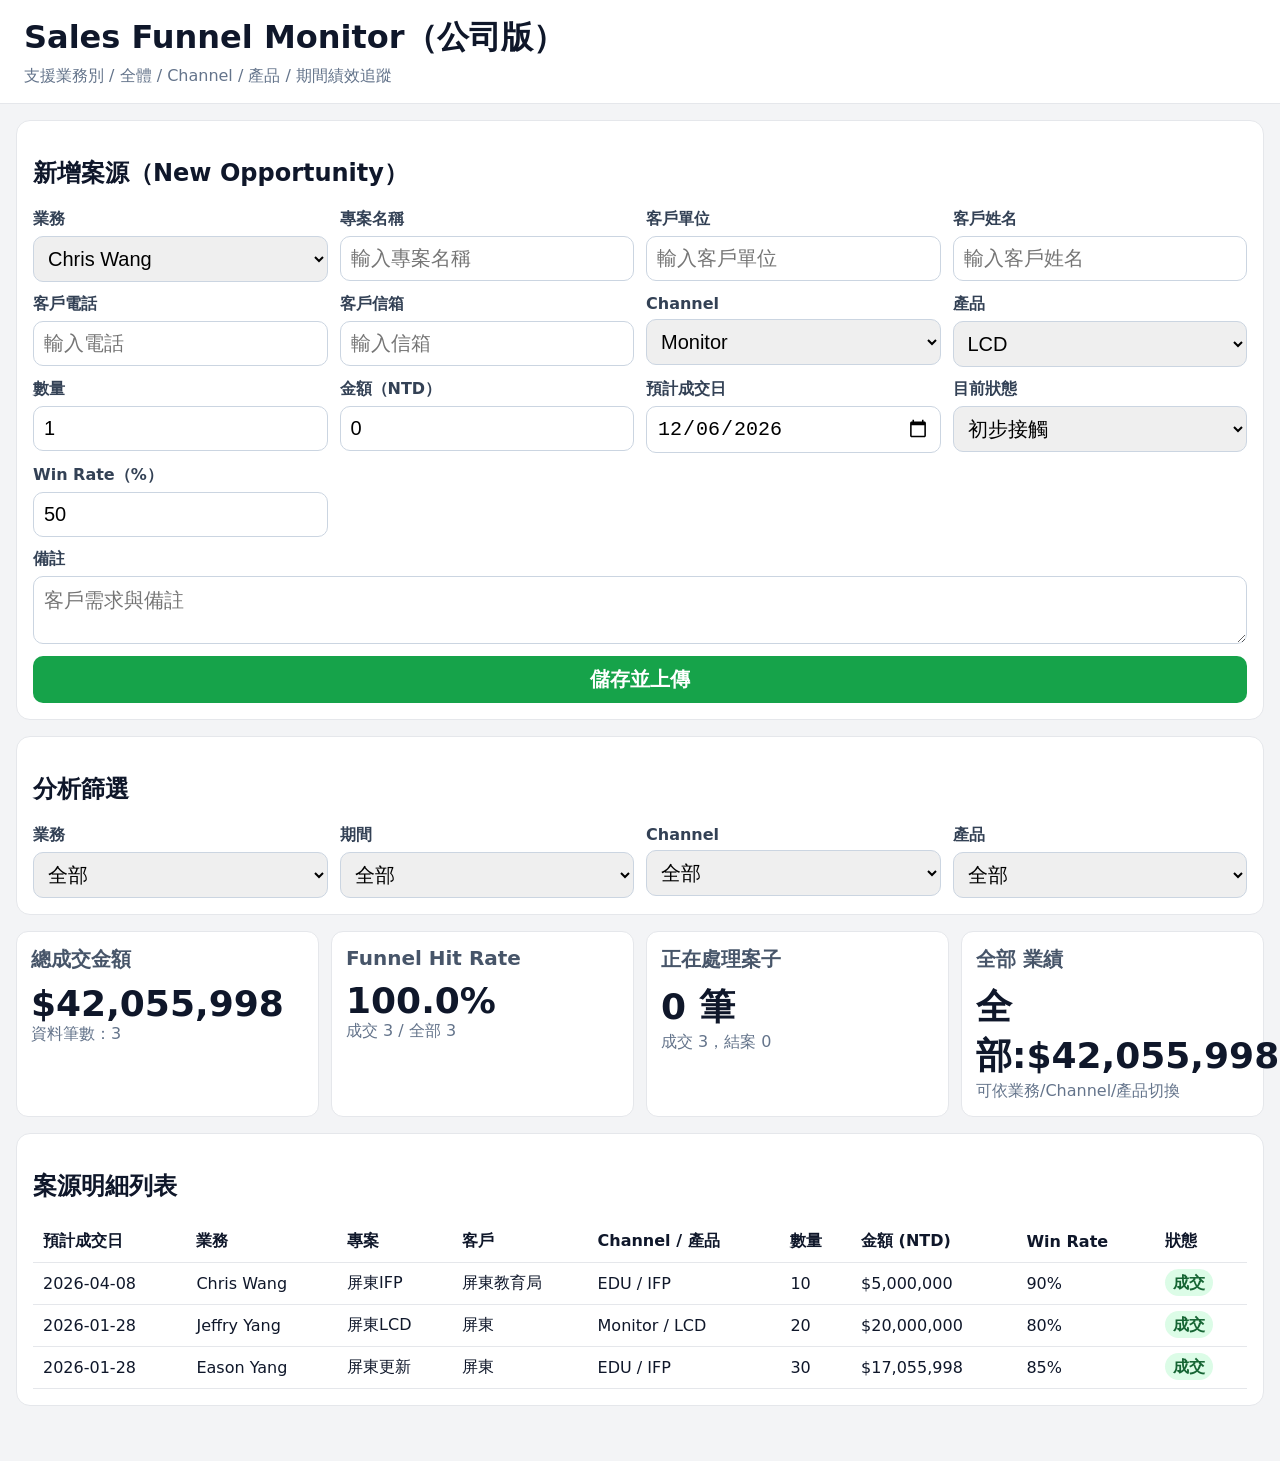
==== index.html @ afda38a0 "Build company sales force dashboard with role-wide visibility" ====
<!doctype html>
<html lang="zh-Hant">
  <head>
    <meta charset="UTF-8" />
    <meta name="viewport" content="width=device-width, initial-scale=1.0" />
    <title>Company Sales Force Dashboard</title>
    <link rel="stylesheet" href="styles.css" />
  </head>
  <body>
    <header class="topbar">
      <div>
        <h1>Sales Funnel Monitor（公司版）</h1>
        <p>支援業務別 / 全體 / Channel / 產品 / 期間績效追蹤</p>
      </div>
    </header>

    <main class="container">
      <section class="card">
        <h2>新增案源（New Opportunity）</h2>
        <form id="dealForm" class="form-grid">
          <label>業務
            <select id="owner" required></select>
          </label>
          <label>專案名稱
            <input id="projectName" required placeholder="輸入專案名稱" />
          </label>
          <label>客戶單位
            <input id="customerName" required placeholder="輸入客戶單位" />
          </label>
          <label>客戶姓名
            <input id="contactName" placeholder="輸入客戶姓名" />
          </label>
          <label>客戶電話
            <input id="contactPhone" placeholder="輸入電話" />
          </label>
          <label>客戶信箱
            <input id="contactEmail" placeholder="輸入信箱" />
          </label>
          <label>Channel
            <select id="channel" required></select>
          </label>
          <label>產品
            <select id="product" required></select>
          </label>
          <label>數量
            <input id="qty" type="number" min="1" value="1" required />
          </label>
          <label>金額（NTD）
            <input id="amount" type="number" min="0" value="0" required />
          </label>
          <label>預計成交日
            <input id="expectedDate" type="date" required />
          </label>
          <label>目前狀態
            <select id="status" required>
              <option value="初步接觸">初步接觸</option>
              <option value="需求確認">需求確認</option>
              <option value="提案中">提案中</option>
              <option value="議價中">議價中</option>
              <option value="成交">成交</option>
              <option value="結案">結案</option>
            </select>
          </label>
          <label>Win Rate（%）
            <input id="winRate" type="number" min="0" max="100" value="50" required />
          </label>
          <label class="full">備註
            <textarea id="notes" rows="2" placeholder="客戶需求與備註"></textarea>
          </label>
          <button type="submit" class="btn-primary full">儲存並上傳</button>
        </form>
      </section>

      <section class="card">
        <h2>分析篩選</h2>
        <div class="filters">
          <label>業務
            <select id="viewOwner"></select>
          </label>
          <label>期間
            <select id="viewPeriod">
              <option value="all">全部</option>
              <option value="week">每週</option>
              <option value="month">每月</option>
              <option value="quarter">每季</option>
              <option value="half">每半年</option>
              <option value="year">每年</option>
            </select>
          </label>
          <label>Channel
            <select id="viewChannel"></select>
          </label>
          <label>產品
            <select id="viewProduct"></select>
          </label>
        </div>
      </section>

      <section class="metrics-grid" id="metricCards"></section>

      <section class="card">
        <h2>案源明細列表</h2>
        <div class="table-wrap">
          <table>
            <thead>
              <tr>
                <th>預計成交日</th>
                <th>業務</th>
                <th>專案</th>
                <th>客戶</th>
                <th>Channel / 產品</th>
                <th>數量</th>
                <th>金額 (NTD)</th>
                <th>Win Rate</th>
                <th>狀態</th>
              </tr>
            </thead>
            <tbody id="dealRows"></tbody>
          </table>
        </div>
      </section>
    </main>

    <script src="app.js"></script>
  </body>
</html>
---- styles.css ----
:root {
  --bg: #f3f4f6;
  --card: #ffffff;
  --line: #e5e7eb;
  --ink: #0f172a;
  --muted: #64748b;
  --primary: #4f46e5;
  --good: #16a34a;
}
* { box-sizing: border-box; }
body {
  margin: 0;
  font-family: "Noto Sans TC", system-ui, sans-serif;
  background: var(--bg);
  color: var(--ink);
}
.topbar {
  background: #fff;
  border-bottom: 1px solid var(--line);
  padding: 16px 24px;
}
.topbar h1 { margin: 0; }
.topbar p { margin: 6px 0 0; color: var(--muted); }
.container { max-width: 1400px; margin: 16px auto; padding: 0 16px 20px; }
.card {
  background: var(--card);
  border: 1px solid var(--line);
  border-radius: 14px;
  padding: 16px;
  margin-bottom: 16px;
}
.form-grid {
  display: grid;
  grid-template-columns: repeat(4, minmax(170px, 1fr));
  gap: 12px;
}
.filters {
  display: grid;
  grid-template-columns: repeat(4, minmax(170px, 1fr));
  gap: 12px;
}
label { display: flex; flex-direction: column; gap: 6px; font-weight: 600; color: #334155; }
input, select, textarea, button {
  border: 1px solid #cbd5e1;
  border-radius: 10px;
  padding: 10px;
  font-size: 20px;
}
textarea { resize: vertical; }
.full { grid-column: 1 / -1; }
.btn-primary {
  background: var(--good);
  color: #fff;
  border: 0;
  cursor: pointer;
  font-weight: 700;
}
.metrics-grid {
  display: grid;
  grid-template-columns: repeat(4, minmax(200px, 1fr));
  gap: 12px;
  margin-bottom: 16px;
}
.metric-card {
  background: #fff;
  border: 1px solid var(--line);
  border-radius: 12px;
  padding: 14px;
}
.metric-card h3 { margin: 0; color: #475569; font-size: 20px; }
.metric-card .v { margin-top: 10px; font-size: 36px; font-weight: 800; }
.metric-card .s { color: var(--muted); }
.table-wrap { overflow-x: auto; }
table { width: 100%; border-collapse: collapse; }
th, td { border-bottom: 1px solid var(--line); padding: 10px; text-align: left; }
.status-chip { padding: 4px 8px; border-radius: 999px; font-weight: 700; }
.成交 { background: #dcfce7; color: #166534; }
.結案 { background: #d1fae5; color: #065f46; }
@media (max-width: 1024px) {
  .form-grid, .filters, .metrics-grid { grid-template-columns: 1fr 1fr; }
}
@media (max-width: 640px) {
  .form-grid, .filters, .metrics-grid { grid-template-columns: 1fr; }
}
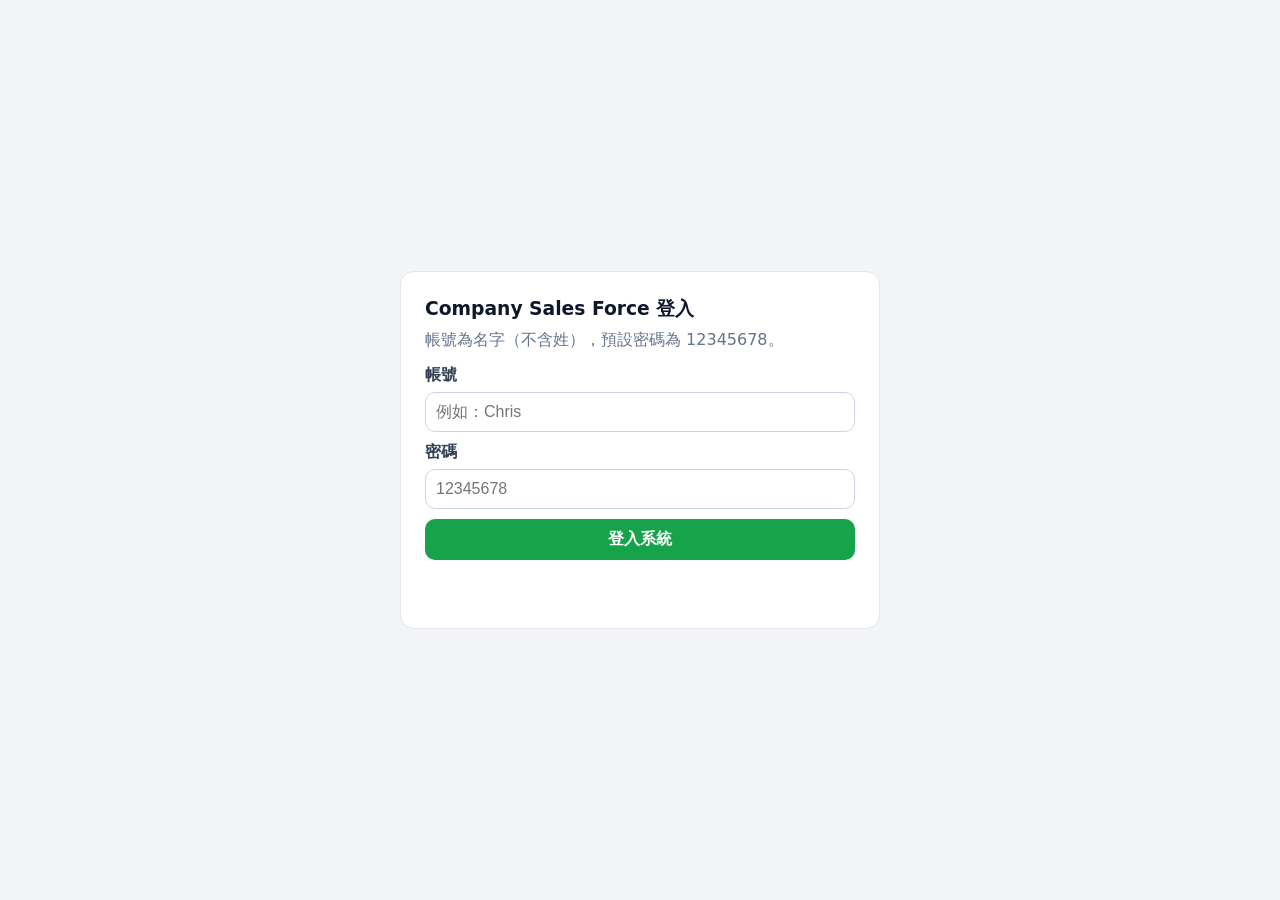
==== commit e386c597: "Add login system and publish-ready run flow with requested credentials" ====
--- a/index.html
+++ b/index.html
@@ -7,119 +7,142 @@
     <link rel="stylesheet" href="styles.css" />
   </head>
   <body>
-    <header class="topbar">
-      <div>
-        <h1>Sales Funnel Monitor（公司版）</h1>
-        <p>支援業務別 / 全體 / Channel / 產品 / 期間績效追蹤</p>
-      </div>
-    </header>
+    <section id="loginView" class="login-wrap">
+      <article class="login-card">
+        <h1>Company Sales Force 登入</h1>
+        <p>帳號為名字（不含姓），預設密碼為 12345678。</p>
+        <form id="loginForm" class="login-form">
+          <label>帳號
+            <input id="loginUsername" required placeholder="例如：Chris" />
+          </label>
+          <label>密碼
+            <input id="loginPassword" type="password" required placeholder="12345678" />
+          </label>
+          <button type="submit" class="btn-primary">登入系統</button>
+          <p id="loginError" class="error-text"></p>
+        </form>
+      </article>
+    </section>
 
-    <main class="container">
-      <section class="card">
-        <h2>新增案源（New Opportunity）</h2>
-        <form id="dealForm" class="form-grid">
-          <label>業務
-            <select id="owner" required></select>
-          </label>
-          <label>專案名稱
-            <input id="projectName" required placeholder="輸入專案名稱" />
-          </label>
-          <label>客戶單位
-            <input id="customerName" required placeholder="輸入客戶單位" />
-          </label>
-          <label>客戶姓名
-            <input id="contactName" placeholder="輸入客戶姓名" />
-          </label>
-          <label>客戶電話
-            <input id="contactPhone" placeholder="輸入電話" />
-          </label>
-          <label>客戶信箱
-            <input id="contactEmail" placeholder="輸入信箱" />
-          </label>
-          <label>Channel
-            <select id="channel" required></select>
-          </label>
-          <label>產品
-            <select id="product" required></select>
-          </label>
-          <label>數量
-            <input id="qty" type="number" min="1" value="1" required />
-          </label>
-          <label>金額（NTD）
-            <input id="amount" type="number" min="0" value="0" required />
-          </label>
-          <label>預計成交日
-            <input id="expectedDate" type="date" required />
-          </label>
-          <label>目前狀態
-            <select id="status" required>
-              <option value="初步接觸">初步接觸</option>
-              <option value="需求確認">需求確認</option>
-              <option value="提案中">提案中</option>
-              <option value="議價中">議價中</option>
-              <option value="成交">成交</option>
-              <option value="結案">結案</option>
-            </select>
-          </label>
-          <label>Win Rate（%）
-            <input id="winRate" type="number" min="0" max="100" value="50" required />
-          </label>
-          <label class="full">備註
-            <textarea id="notes" rows="2" placeholder="客戶需求與備註"></textarea>
-          </label>
-          <button type="submit" class="btn-primary full">儲存並上傳</button>
-        </form>
-      </section>
+    <div id="appView" class="hidden">
+      <header class="topbar">
+        <div>
+          <h1>Sales Funnel Monitor（公司版）</h1>
+          <p>支援業務別 / 全體 / Channel / 產品 / 期間績效追蹤</p>
+        </div>
+        <div class="session-block">
+          <span id="currentUser"></span>
+          <button id="logoutBtn" class="btn-secondary">登出</button>
+        </div>
+      </header>
 
-      <section class="card">
-        <h2>分析篩選</h2>
-        <div class="filters">
-          <label>業務
-            <select id="viewOwner"></select>
-          </label>
-          <label>期間
-            <select id="viewPeriod">
-              <option value="all">全部</option>
-              <option value="week">每週</option>
-              <option value="month">每月</option>
-              <option value="quarter">每季</option>
-              <option value="half">每半年</option>
-              <option value="year">每年</option>
-            </select>
-          </label>
-          <label>Channel
-            <select id="viewChannel"></select>
-          </label>
-          <label>產品
-            <select id="viewProduct"></select>
-          </label>
-        </div>
-      </section>
+      <main class="container">
+        <section class="card">
+          <h2>新增案源（New Opportunity）</h2>
+          <form id="dealForm" class="form-grid">
+            <label>業務
+              <select id="owner" required></select>
+            </label>
+            <label>專案名稱
+              <input id="projectName" required placeholder="輸入專案名稱" />
+            </label>
+            <label>客戶單位
+              <input id="customerName" required placeholder="輸入客戶單位" />
+            </label>
+            <label>客戶姓名
+              <input id="contactName" placeholder="輸入客戶姓名" />
+            </label>
+            <label>客戶電話
+              <input id="contactPhone" placeholder="輸入電話" />
+            </label>
+            <label>客戶信箱
+              <input id="contactEmail" placeholder="輸入信箱" />
+            </label>
+            <label>Channel
+              <select id="channel" required></select>
+            </label>
+            <label>產品
+              <select id="product" required></select>
+            </label>
+            <label>數量
+              <input id="qty" type="number" min="1" value="1" required />
+            </label>
+            <label>金額（NTD）
+              <input id="amount" type="number" min="0" value="0" required />
+            </label>
+            <label>預計成交日
+              <input id="expectedDate" type="date" required />
+            </label>
+            <label>目前狀態
+              <select id="status" required>
+                <option value="初步接觸">初步接觸</option>
+                <option value="需求確認">需求確認</option>
+                <option value="提案中">提案中</option>
+                <option value="議價中">議價中</option>
+                <option value="成交">成交</option>
+                <option value="結案">結案</option>
+              </select>
+            </label>
+            <label>Win Rate（%）
+              <input id="winRate" type="number" min="0" max="100" value="50" required />
+            </label>
+            <label class="full">備註
+              <textarea id="notes" rows="2" placeholder="客戶需求與備註"></textarea>
+            </label>
+            <button type="submit" class="btn-primary full">儲存並上傳</button>
+          </form>
+        </section>
 
-      <section class="metrics-grid" id="metricCards"></section>
+        <section class="card">
+          <h2>分析篩選</h2>
+          <div class="filters">
+            <label>業務
+              <select id="viewOwner"></select>
+            </label>
+            <label>期間
+              <select id="viewPeriod">
+                <option value="all">全部</option>
+                <option value="week">每週</option>
+                <option value="month">每月</option>
+                <option value="quarter">每季</option>
+                <option value="half">每半年</option>
+                <option value="year">每年</option>
+              </select>
+            </label>
+            <label>Channel
+              <select id="viewChannel"></select>
+            </label>
+            <label>產品
+              <select id="viewProduct"></select>
+            </label>
+          </div>
+        </section>
 
-      <section class="card">
-        <h2>案源明細列表</h2>
-        <div class="table-wrap">
-          <table>
-            <thead>
-              <tr>
-                <th>預計成交日</th>
-                <th>業務</th>
-                <th>專案</th>
-                <th>客戶</th>
-                <th>Channel / 產品</th>
-                <th>數量</th>
-                <th>金額 (NTD)</th>
-                <th>Win Rate</th>
-                <th>狀態</th>
-              </tr>
-            </thead>
-            <tbody id="dealRows"></tbody>
-          </table>
-        </div>
-      </section>
-    </main>
+        <section class="metrics-grid" id="metricCards"></section>
+
+        <section class="card">
+          <h2>案源明細列表</h2>
+          <div class="table-wrap">
+            <table>
+              <thead>
+                <tr>
+                  <th>預計成交日</th>
+                  <th>業務</th>
+                  <th>專案</th>
+                  <th>客戶</th>
+                  <th>Channel / 產品</th>
+                  <th>數量</th>
+                  <th>金額 (NTD)</th>
+                  <th>Win Rate</th>
+                  <th>狀態</th>
+                </tr>
+              </thead>
+              <tbody id="dealRows"></tbody>
+            </table>
+          </div>
+        </section>
+      </main>
+    </div>
 
     <script src="app.js"></script>
   </body>
--- a/styles.css
+++ b/styles.css
@@ -4,8 +4,8 @@
   --line: #e5e7eb;
   --ink: #0f172a;
   --muted: #64748b;
+  --good: #16a34a;
   --primary: #4f46e5;
-  --good: #16a34a;
 }
 * { box-sizing: border-box; }
 body {
@@ -14,13 +14,36 @@
   background: var(--bg);
   color: var(--ink);
 }
+.hidden { display: none; }
+.login-wrap {
+  min-height: 100vh;
+  display: grid;
+  place-items: center;
+  padding: 16px;
+}
+.login-card {
+  width: min(480px, 100%);
+  background: #fff;
+  border: 1px solid var(--line);
+  border-radius: 14px;
+  padding: 24px;
+}
+.login-card h1 { margin: 0 0 8px; }
+.login-card p { margin: 0 0 14px; color: var(--muted); }
+.login-form { display: grid; gap: 10px; }
+.error-text { min-height: 20px; color: #dc2626; }
 .topbar {
   background: #fff;
   border-bottom: 1px solid var(--line);
   padding: 16px 24px;
+  display: flex;
+  justify-content: space-between;
+  align-items: center;
+  gap: 14px;
 }
 .topbar h1 { margin: 0; }
 .topbar p { margin: 6px 0 0; color: var(--muted); }
+.session-block { display: flex; align-items: center; gap: 10px; }
 .container { max-width: 1400px; margin: 16px auto; padding: 0 16px 20px; }
 .card {
   background: var(--card);
@@ -44,13 +67,20 @@
   border: 1px solid #cbd5e1;
   border-radius: 10px;
   padding: 10px;
-  font-size: 20px;
+  font-size: 16px;
 }
 textarea { resize: vertical; }
 .full { grid-column: 1 / -1; }
 .btn-primary {
   background: var(--good);
   color: #fff;
+  border: 0;
+  cursor: pointer;
+  font-weight: 700;
+}
+.btn-secondary {
+  background: #eef2ff;
+  color: var(--primary);
   border: 0;
   cursor: pointer;
   font-weight: 700;
@@ -67,8 +97,8 @@
   border-radius: 12px;
   padding: 14px;
 }
-.metric-card h3 { margin: 0; color: #475569; font-size: 20px; }
-.metric-card .v { margin-top: 10px; font-size: 36px; font-weight: 800; }
+.metric-card h3 { margin: 0; color: #475569; font-size: 18px; }
+.metric-card .v { margin-top: 10px; font-size: 30px; font-weight: 800; }
 .metric-card .s { color: var(--muted); }
 .table-wrap { overflow-x: auto; }
 table { width: 100%; border-collapse: collapse; }
@@ -80,5 +110,6 @@
   .form-grid, .filters, .metrics-grid { grid-template-columns: 1fr 1fr; }
 }
 @media (max-width: 640px) {
+  .topbar { flex-direction: column; align-items: flex-start; }
   .form-grid, .filters, .metrics-grid { grid-template-columns: 1fr; }
 }
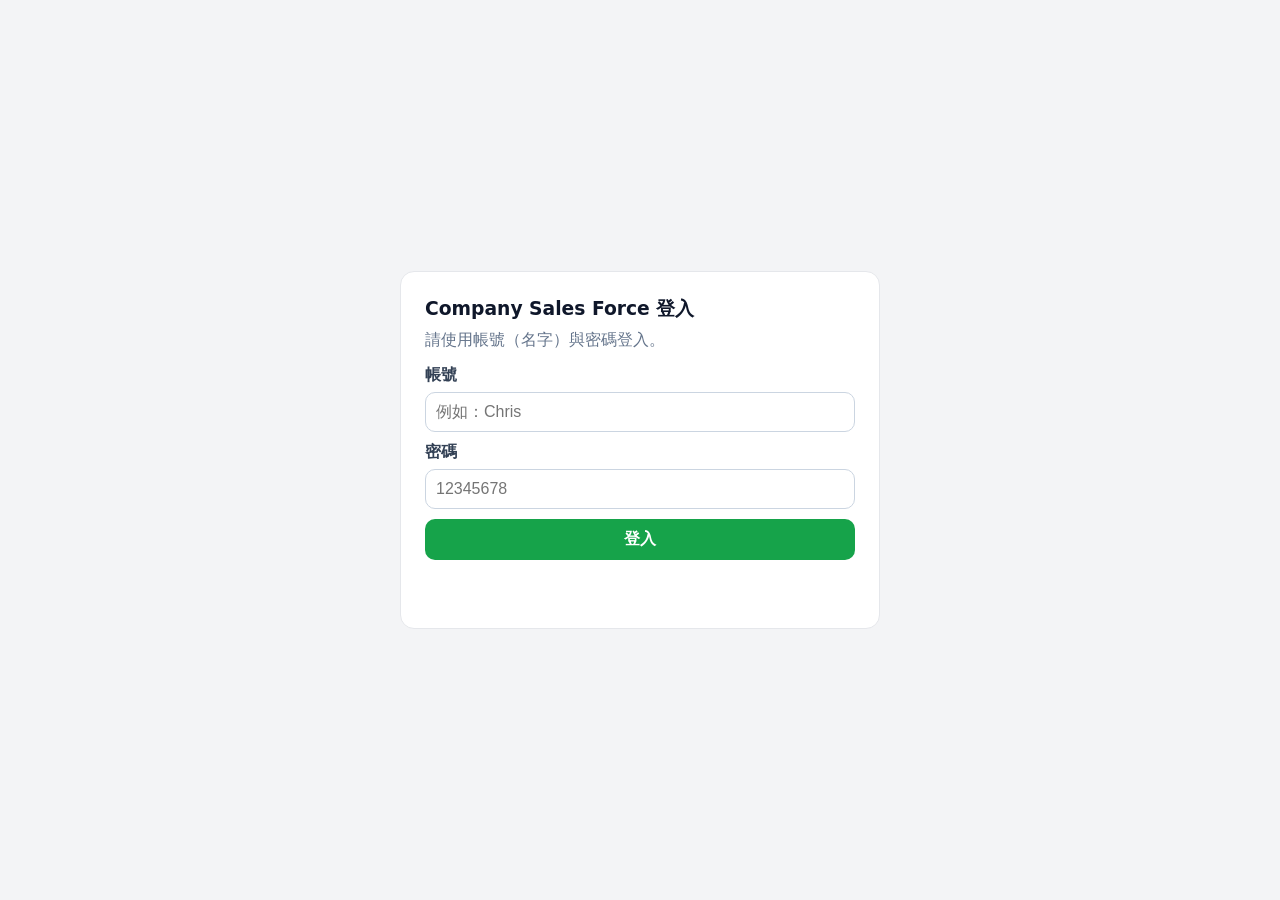
==== commit abb2ffdf: "Fix login flow and use DB-backed API data after authentication" ====
--- a/index.html
+++ b/index.html
@@ -3,14 +3,14 @@
   <head>
     <meta charset="UTF-8" />
     <meta name="viewport" content="width=device-width, initial-scale=1.0" />
-    <title>Company Sales Force Dashboard</title>
+    <title>Company Sales Force Login</title>
     <link rel="stylesheet" href="styles.css" />
   </head>
   <body>
-    <section id="loginView" class="login-wrap">
+    <section class="login-wrap">
       <article class="login-card">
         <h1>Company Sales Force 登入</h1>
-        <p>帳號為名字（不含姓），預設密碼為 12345678。</p>
+        <p>請使用帳號（名字）與密碼登入。</p>
         <form id="loginForm" class="login-form">
           <label>帳號
             <input id="loginUsername" required placeholder="例如：Chris" />
@@ -18,132 +18,11 @@
           <label>密碼
             <input id="loginPassword" type="password" required placeholder="12345678" />
           </label>
-          <button type="submit" class="btn-primary">登入系統</button>
+          <button type="submit" class="btn-primary">登入</button>
           <p id="loginError" class="error-text"></p>
         </form>
       </article>
     </section>
-
-    <div id="appView" class="hidden">
-      <header class="topbar">
-        <div>
-          <h1>Sales Funnel Monitor（公司版）</h1>
-          <p>支援業務別 / 全體 / Channel / 產品 / 期間績效追蹤</p>
-        </div>
-        <div class="session-block">
-          <span id="currentUser"></span>
-          <button id="logoutBtn" class="btn-secondary">登出</button>
-        </div>
-      </header>
-
-      <main class="container">
-        <section class="card">
-          <h2>新增案源（New Opportunity）</h2>
-          <form id="dealForm" class="form-grid">
-            <label>業務
-              <select id="owner" required></select>
-            </label>
-            <label>專案名稱
-              <input id="projectName" required placeholder="輸入專案名稱" />
-            </label>
-            <label>客戶單位
-              <input id="customerName" required placeholder="輸入客戶單位" />
-            </label>
-            <label>客戶姓名
-              <input id="contactName" placeholder="輸入客戶姓名" />
-            </label>
-            <label>客戶電話
-              <input id="contactPhone" placeholder="輸入電話" />
-            </label>
-            <label>客戶信箱
-              <input id="contactEmail" placeholder="輸入信箱" />
-            </label>
-            <label>Channel
-              <select id="channel" required></select>
-            </label>
-            <label>產品
-              <select id="product" required></select>
-            </label>
-            <label>數量
-              <input id="qty" type="number" min="1" value="1" required />
-            </label>
-            <label>金額（NTD）
-              <input id="amount" type="number" min="0" value="0" required />
-            </label>
-            <label>預計成交日
-              <input id="expectedDate" type="date" required />
-            </label>
-            <label>目前狀態
-              <select id="status" required>
-                <option value="初步接觸">初步接觸</option>
-                <option value="需求確認">需求確認</option>
-                <option value="提案中">提案中</option>
-                <option value="議價中">議價中</option>
-                <option value="成交">成交</option>
-                <option value="結案">結案</option>
-              </select>
-            </label>
-            <label>Win Rate（%）
-              <input id="winRate" type="number" min="0" max="100" value="50" required />
-            </label>
-            <label class="full">備註
-              <textarea id="notes" rows="2" placeholder="客戶需求與備註"></textarea>
-            </label>
-            <button type="submit" class="btn-primary full">儲存並上傳</button>
-          </form>
-        </section>
-
-        <section class="card">
-          <h2>分析篩選</h2>
-          <div class="filters">
-            <label>業務
-              <select id="viewOwner"></select>
-            </label>
-            <label>期間
-              <select id="viewPeriod">
-                <option value="all">全部</option>
-                <option value="week">每週</option>
-                <option value="month">每月</option>
-                <option value="quarter">每季</option>
-                <option value="half">每半年</option>
-                <option value="year">每年</option>
-              </select>
-            </label>
-            <label>Channel
-              <select id="viewChannel"></select>
-            </label>
-            <label>產品
-              <select id="viewProduct"></select>
-            </label>
-          </div>
-        </section>
-
-        <section class="metrics-grid" id="metricCards"></section>
-
-        <section class="card">
-          <h2>案源明細列表</h2>
-          <div class="table-wrap">
-            <table>
-              <thead>
-                <tr>
-                  <th>預計成交日</th>
-                  <th>業務</th>
-                  <th>專案</th>
-                  <th>客戶</th>
-                  <th>Channel / 產品</th>
-                  <th>數量</th>
-                  <th>金額 (NTD)</th>
-                  <th>Win Rate</th>
-                  <th>狀態</th>
-                </tr>
-              </thead>
-              <tbody id="dealRows"></tbody>
-            </table>
-          </div>
-        </section>
-      </main>
-    </div>
-
     <script src="app.js"></script>
   </body>
 </html>
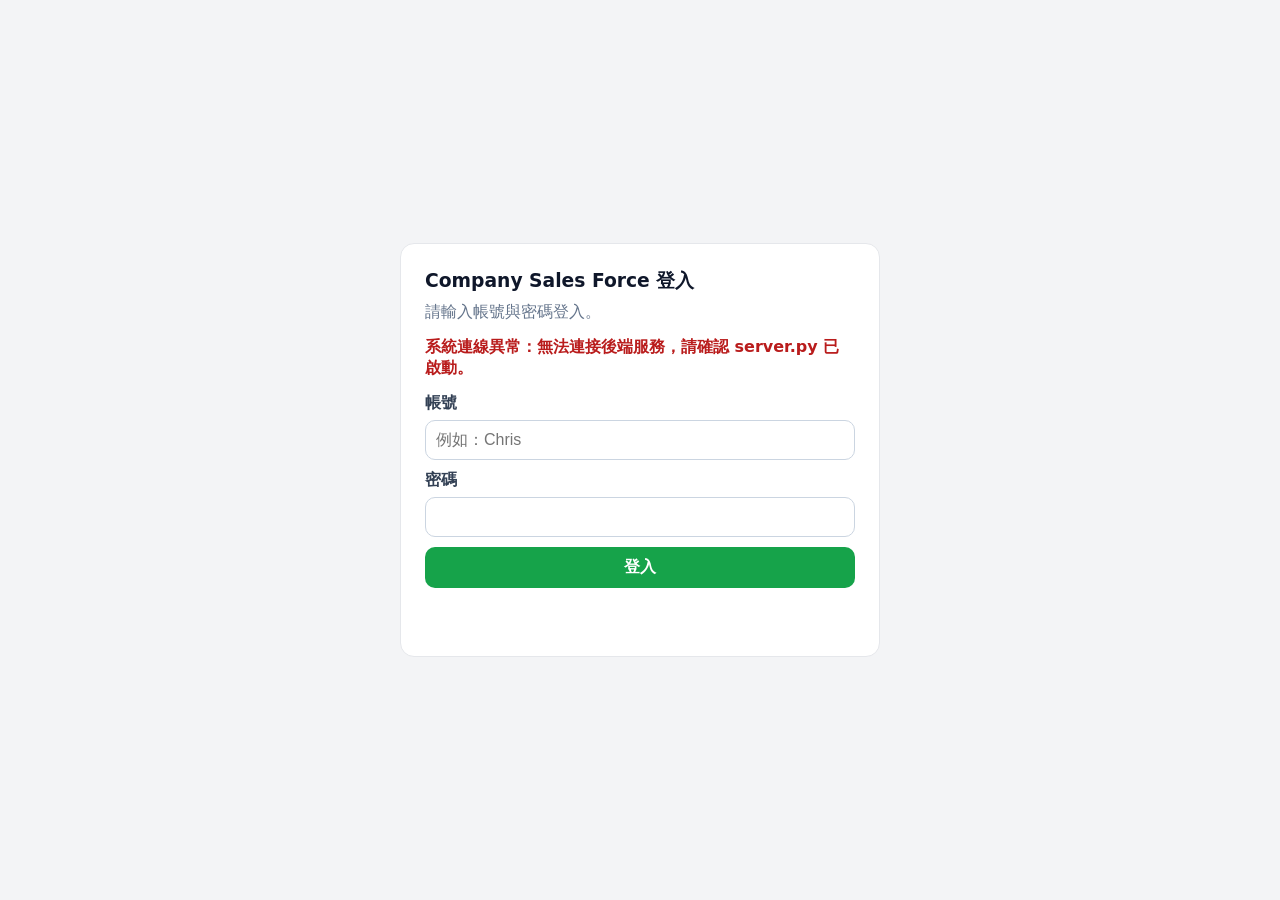
==== commit 1532d721: "Add login-page backend health indicator and remove password hints" ====
--- a/index.html
+++ b/index.html
@@ -10,13 +10,14 @@
     <section class="login-wrap">
       <article class="login-card">
         <h1>Company Sales Force 登入</h1>
-        <p>請使用帳號（名字）與密碼登入。</p>
+        <p>請輸入帳號與密碼登入。</p>
+        <p id="apiStatus" class="status-text">系統連線檢查中...</p>
         <form id="loginForm" class="login-form">
           <label>帳號
             <input id="loginUsername" required placeholder="例如：Chris" />
           </label>
           <label>密碼
-            <input id="loginPassword" type="password" required placeholder="12345678" />
+            <input id="loginPassword" type="password" required />
           </label>
           <button type="submit" class="btn-primary">登入</button>
           <p id="loginError" class="error-text"></p>
--- a/styles.css
+++ b/styles.css
@@ -32,6 +32,9 @@
 .login-card p { margin: 0 0 14px; color: var(--muted); }
 .login-form { display: grid; gap: 10px; }
 .error-text { min-height: 20px; color: #dc2626; }
+.status-text { font-weight: 700; }
+.status-ok { color: #15803d !important; }
+.status-error { color: #b91c1c !important; }
 .topbar {
   background: #fff;
   border-bottom: 1px solid var(--line);
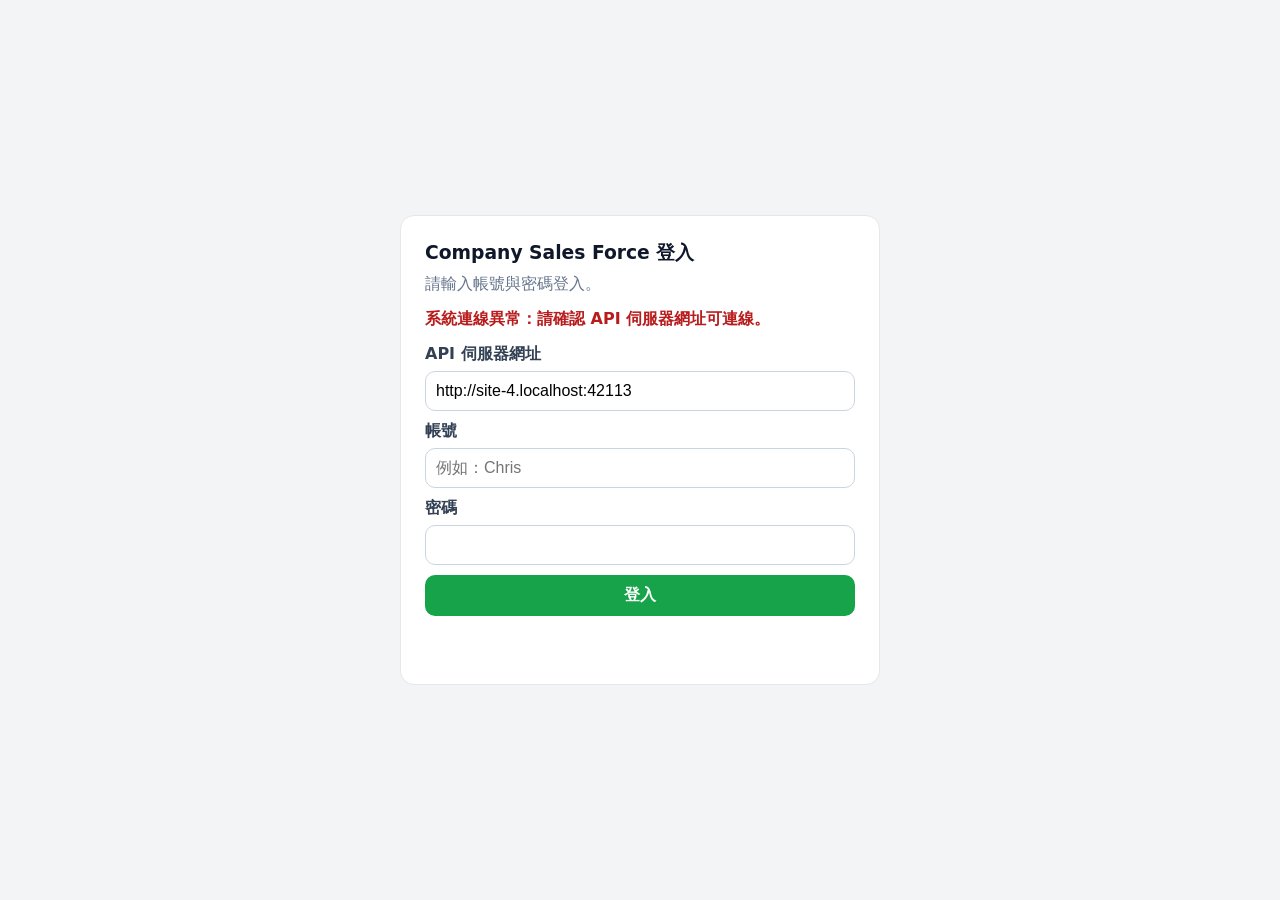
==== commit 28df2e4b: "Support GitHub Pages by configurable API server URL on login" ====
--- a/index.html
+++ b/index.html
@@ -13,6 +13,9 @@
         <p>請輸入帳號與密碼登入。</p>
         <p id="apiStatus" class="status-text">系統連線檢查中...</p>
         <form id="loginForm" class="login-form">
+          <label>API 伺服器網址
+            <input id="apiBase" required />
+          </label>
           <label>帳號
             <input id="loginUsername" required placeholder="例如：Chris" />
           </label>
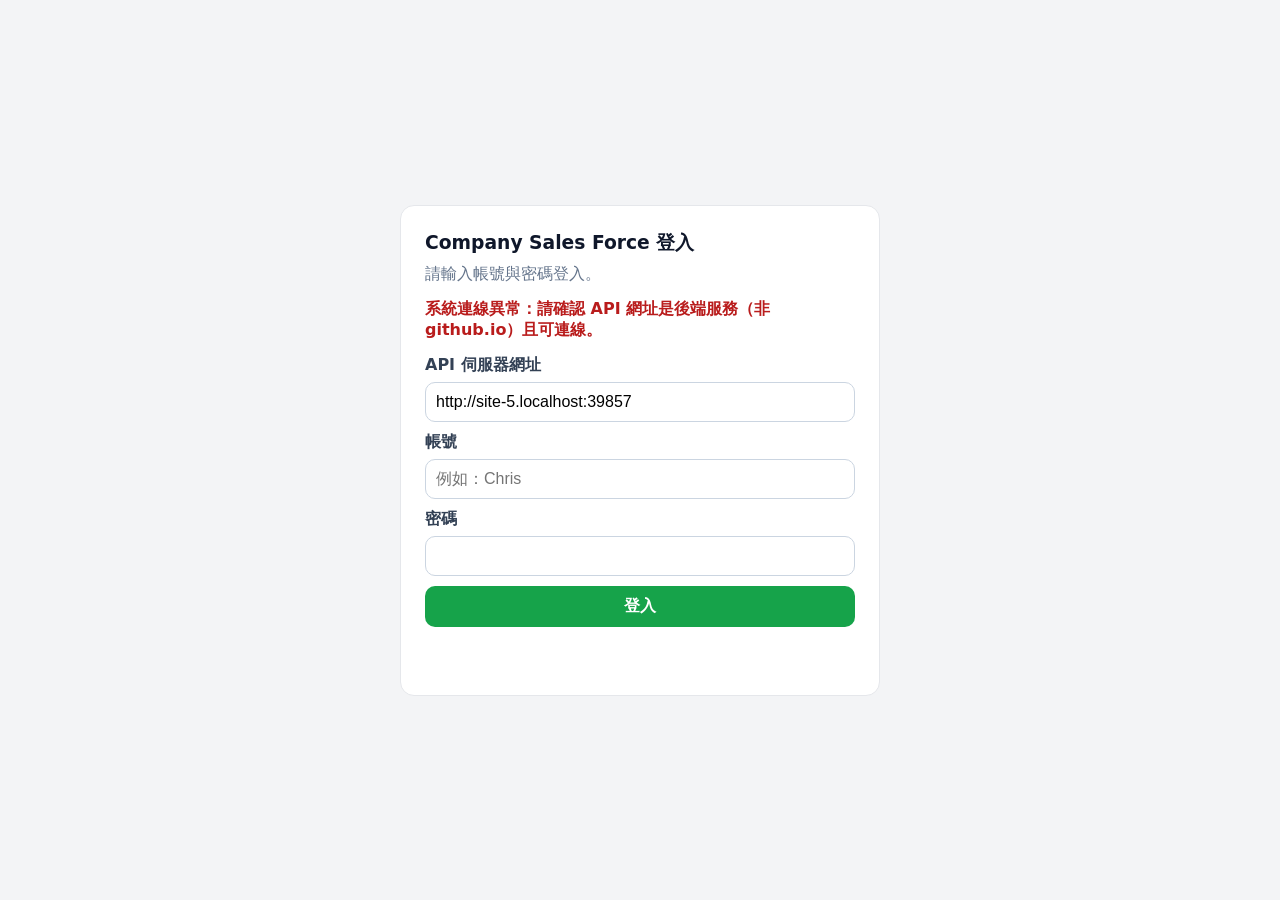
==== commit 96dad5c6: "Prevent using github.io as API server and improve login guidance" ====
--- a/index.html
+++ b/index.html
@@ -14,7 +14,7 @@
         <p id="apiStatus" class="status-text">系統連線檢查中...</p>
         <form id="loginForm" class="login-form">
           <label>API 伺服器網址
-            <input id="apiBase" required />
+            <input id="apiBase" required placeholder="例如：https://your-backend.onrender.com" />
           </label>
           <label>帳號
             <input id="loginUsername" required placeholder="例如：Chris" />
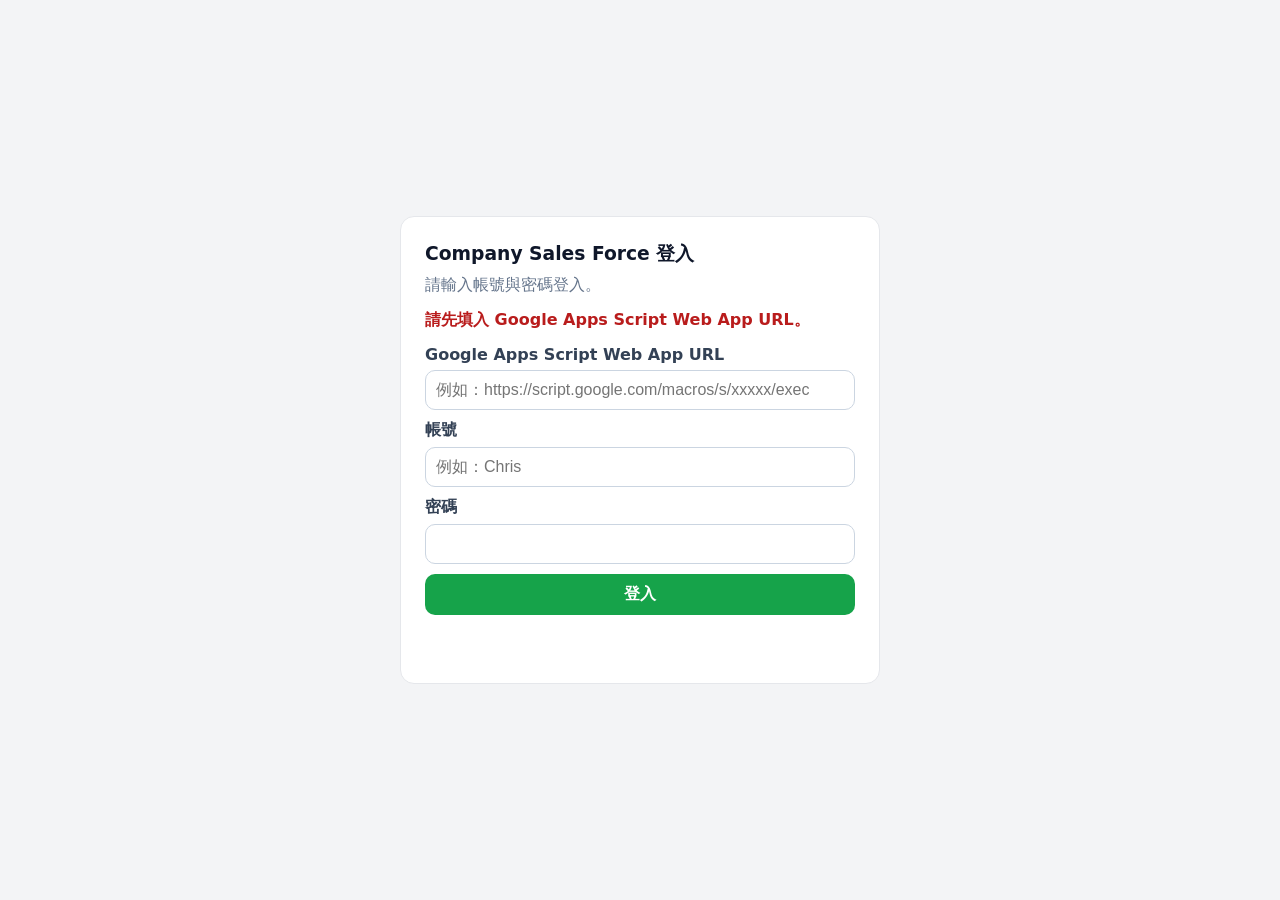
==== commit b4d0fe63: "Switch data backend to Google Sheets via Apps Script API" ====
--- a/index.html
+++ b/index.html
@@ -13,8 +13,8 @@
         <p>請輸入帳號與密碼登入。</p>
         <p id="apiStatus" class="status-text">系統連線檢查中...</p>
         <form id="loginForm" class="login-form">
-          <label>API 伺服器網址
-            <input id="apiBase" required placeholder="例如：https://your-backend.onrender.com" />
+          <label>Google Apps Script Web App URL
+            <input id="apiBase" required placeholder="例如：https://script.google.com/macros/s/xxxxx/exec" />
           </label>
           <label>帳號
             <input id="loginUsername" required placeholder="例如：Chris" />
